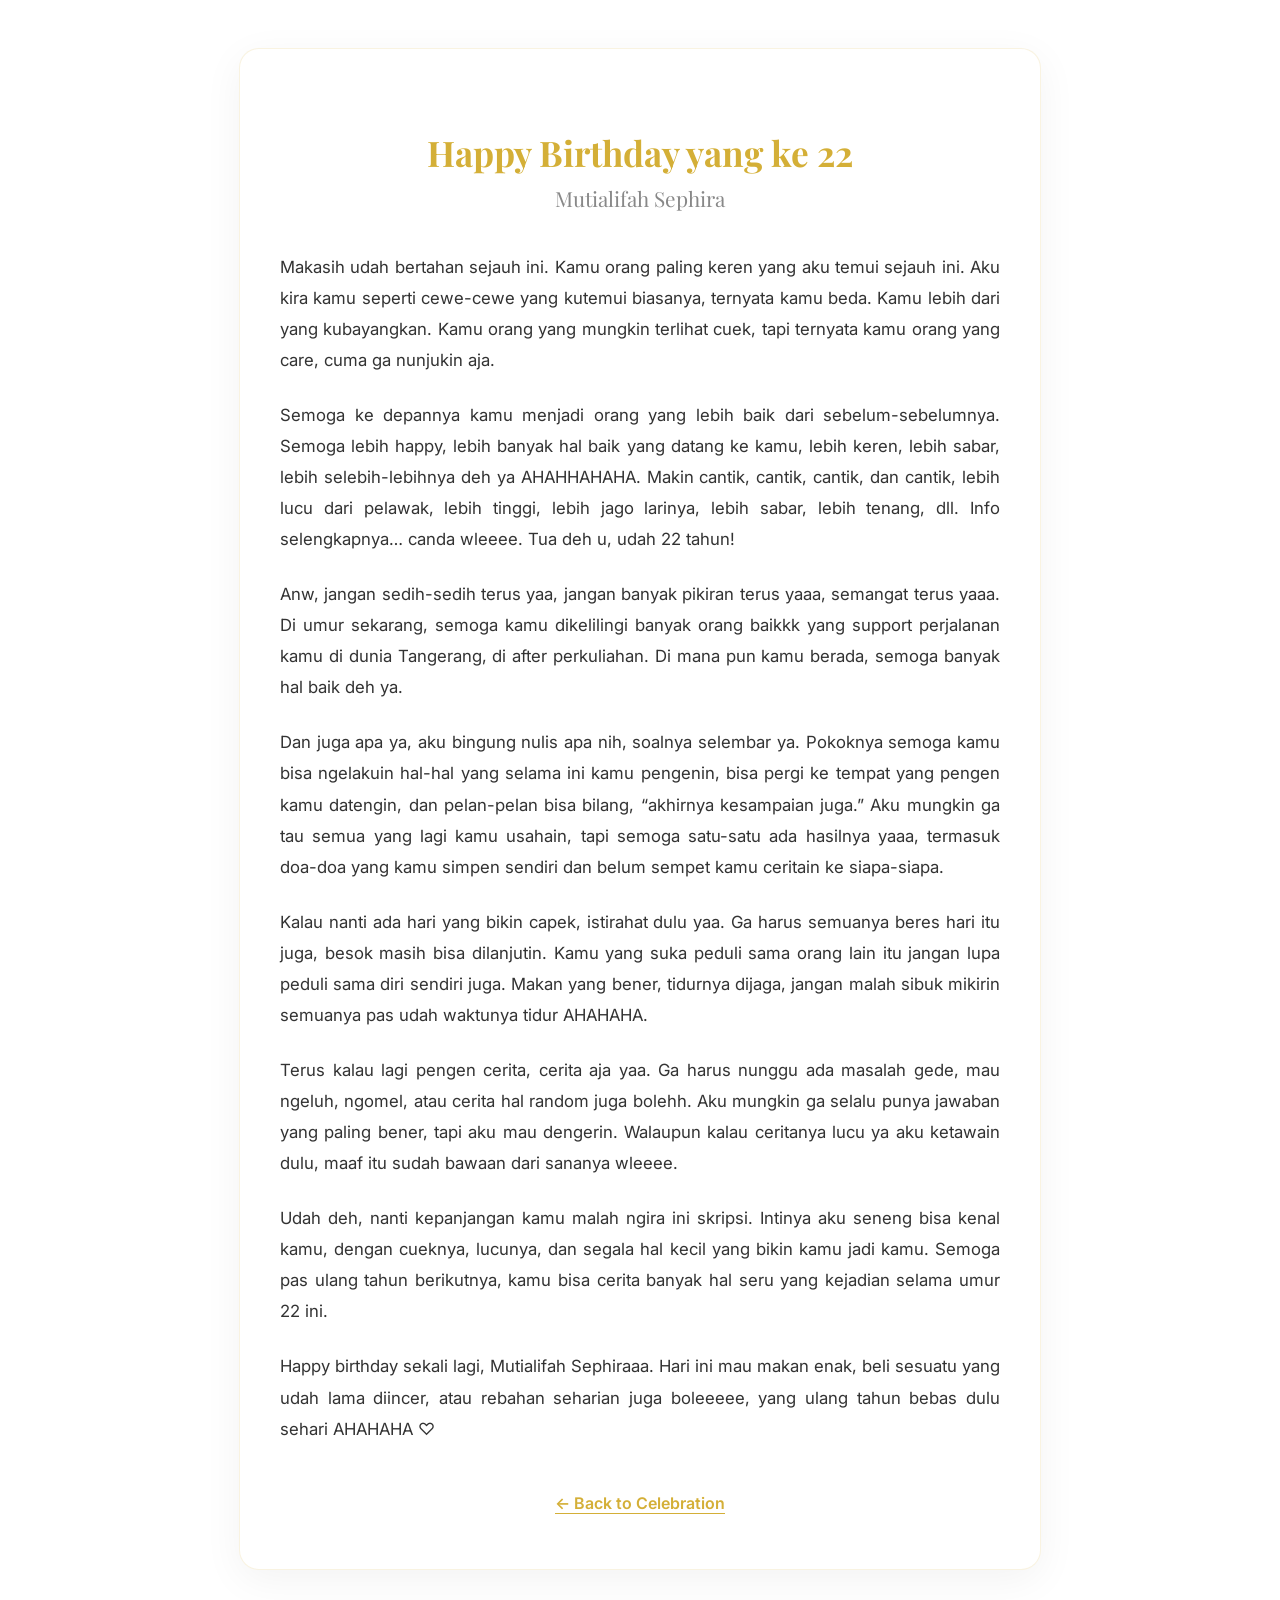
==== letter.html @ edaf1437 "Update birthday wishes for Mutialifah Sephira" ====
<!DOCTYPE html>
<html lang="en">
<head>
    <meta charset="UTF-8">
    <meta name="viewport" content="width=device-width, initial-scale=1.0">
    <title>Happy Birthday yang ke 22 - Mutialifah Sephira</title>
    <link href="https://fonts.googleapis.com/css2?family=Playfair+Display:wght@700&family=Inter:wght@400;600&display=swap" rel="stylesheet">
    <style>
        :root {
            --gold: #D4AF37;
            --white: #FFFFFF;
            --soft-black: #333333;
        }

        body {
            font-family: 'Inter', sans-serif;
            background-color: var(--white);
            color: var(--soft-black);
            margin: 0;
            padding: 3rem 1rem;
            display: flex;
            justify-content: center;
            align-items: center;
            min-height: 100vh;
            box-sizing: border-box;
        }

        .container {
            width: 90%;
            max-width: 720px;
            padding: 3.5rem 2.5rem;
            background: #fff;
            box-shadow: 0 10px 40px rgba(0,0,0,0.05);
            border-radius: 20px;
            border: 1px solid rgba(212, 175, 55, 0.15);
        }

        h1 {
            font-family: 'Playfair Display', serif;
            color: var(--gold);
            font-size: 2.2rem;
            margin-bottom: 0.5rem;
            text-align: center;
        }

        .subtitle {
            font-family: 'Playfair Display', serif;
            color: #888;
            font-size: 1.3rem;
            text-align: center;
            margin-bottom: 2.5rem;
        }

        .letter-content {
            font-size: 1.05rem;
            line-height: 1.85;
            color: var(--soft-black);
            text-align: justify;
        }

        .letter-content p {
            margin-bottom: 1.5rem;
        }

        .footer {
            margin-top: 3rem;
            text-align: center;
        }

        .back-link {
            color: var(--gold);
            text-decoration: none;
            font-weight: 600;
            border-bottom: 1px solid var(--gold);
            transition: all 0.3s ease;
        }

        .back-link:hover {
            opacity: 0.7;
        }

        @media (max-width: 600px) {
            .container {
                padding: 2.5rem 1.5rem;
            }
            h1 {
                font-size: 1.8rem;
            }
            .subtitle {
                font-size: 1.1rem;
            }
            .letter-content {
                font-size: 0.95rem;
            }
        }
    </style>
</head>
<body>
    <div class="container">
        <h1>Happy Birthday yang ke 22</h1>
        <div class="subtitle">Mutialifah Sephira</div>
        <div class="letter-content">
            <p>Makasih udah bertahan sejauh ini. Kamu orang paling keren yang aku temui sejauh ini. Aku kira kamu seperti cewe-cewe yang kutemui biasanya, ternyata kamu beda. Kamu lebih dari yang kubayangkan. Kamu orang yang mungkin terlihat cuek, tapi ternyata kamu orang yang care, cuma ga nunjukin aja.</p>
            
            <p>Semoga ke depannya kamu menjadi orang yang lebih baik dari sebelum-sebelumnya. Semoga lebih happy, lebih banyak hal baik yang datang ke kamu, lebih keren, lebih sabar, lebih selebih-lebihnya deh ya AHAHHAHAHA. Makin cantik, cantik, cantik, dan cantik, lebih lucu dari pelawak, lebih tinggi, lebih jago larinya, lebih sabar, lebih tenang, dll. Info selengkapnya… canda wleeee. Tua deh u, udah 22 tahun!</p>
            
            <p>Anw, jangan sedih-sedih terus yaa, jangan banyak pikiran terus yaaa, semangat terus yaaa. Di umur sekarang, semoga kamu dikelilingi banyak orang baikkk yang support perjalanan kamu di dunia Tangerang, di after perkuliahan. Di mana pun kamu berada, semoga banyak hal baik deh ya.</p>
            
            <p>Dan juga apa ya, aku bingung nulis apa nih, soalnya selembar ya. Pokoknya semoga kamu bisa ngelakuin hal-hal yang selama ini kamu pengenin, bisa pergi ke tempat yang pengen kamu datengin, dan pelan-pelan bisa bilang, “akhirnya kesampaian juga.” Aku mungkin ga tau semua yang lagi kamu usahain, tapi semoga satu-satu ada hasilnya yaaa, termasuk doa-doa yang kamu simpen sendiri dan belum sempet kamu ceritain ke siapa-siapa.</p>
            
            <p>Kalau nanti ada hari yang bikin capek, istirahat dulu yaa. Ga harus semuanya beres hari itu juga, besok masih bisa dilanjutin. Kamu yang suka peduli sama orang lain itu jangan lupa peduli sama diri sendiri juga. Makan yang bener, tidurnya dijaga, jangan malah sibuk mikirin semuanya pas udah waktunya tidur AHAHAHA.</p>
            
            <p>Terus kalau lagi pengen cerita, cerita aja yaa. Ga harus nunggu ada masalah gede, mau ngeluh, ngomel, atau cerita hal random juga bolehh. Aku mungkin ga selalu punya jawaban yang paling bener, tapi aku mau dengerin. Walaupun kalau ceritanya lucu ya aku ketawain dulu, maaf itu sudah bawaan dari sananya wleeee.</p>
            
            <p>Udah deh, nanti kepanjangan kamu malah ngira ini skripsi. Intinya aku seneng bisa kenal kamu, dengan cueknya, lucunya, dan segala hal kecil yang bikin kamu jadi kamu. Semoga pas ulang tahun berikutnya, kamu bisa cerita banyak hal seru yang kejadian selama umur 22 ini.</p>
            
            <p>Happy birthday sekali lagi, Mutialifah Sephiraaa. Hari ini mau makan enak, beli sesuatu yang udah lama diincer, atau rebahan seharian juga boleeeee, yang ulang tahun bebas dulu sehari AHAHAHA ♡</p>
        </div>
        <div class="footer">
            <a href="index.html" class="back-link">← Back to Celebration</a>
        </div>
    </div>
</body>
</html>
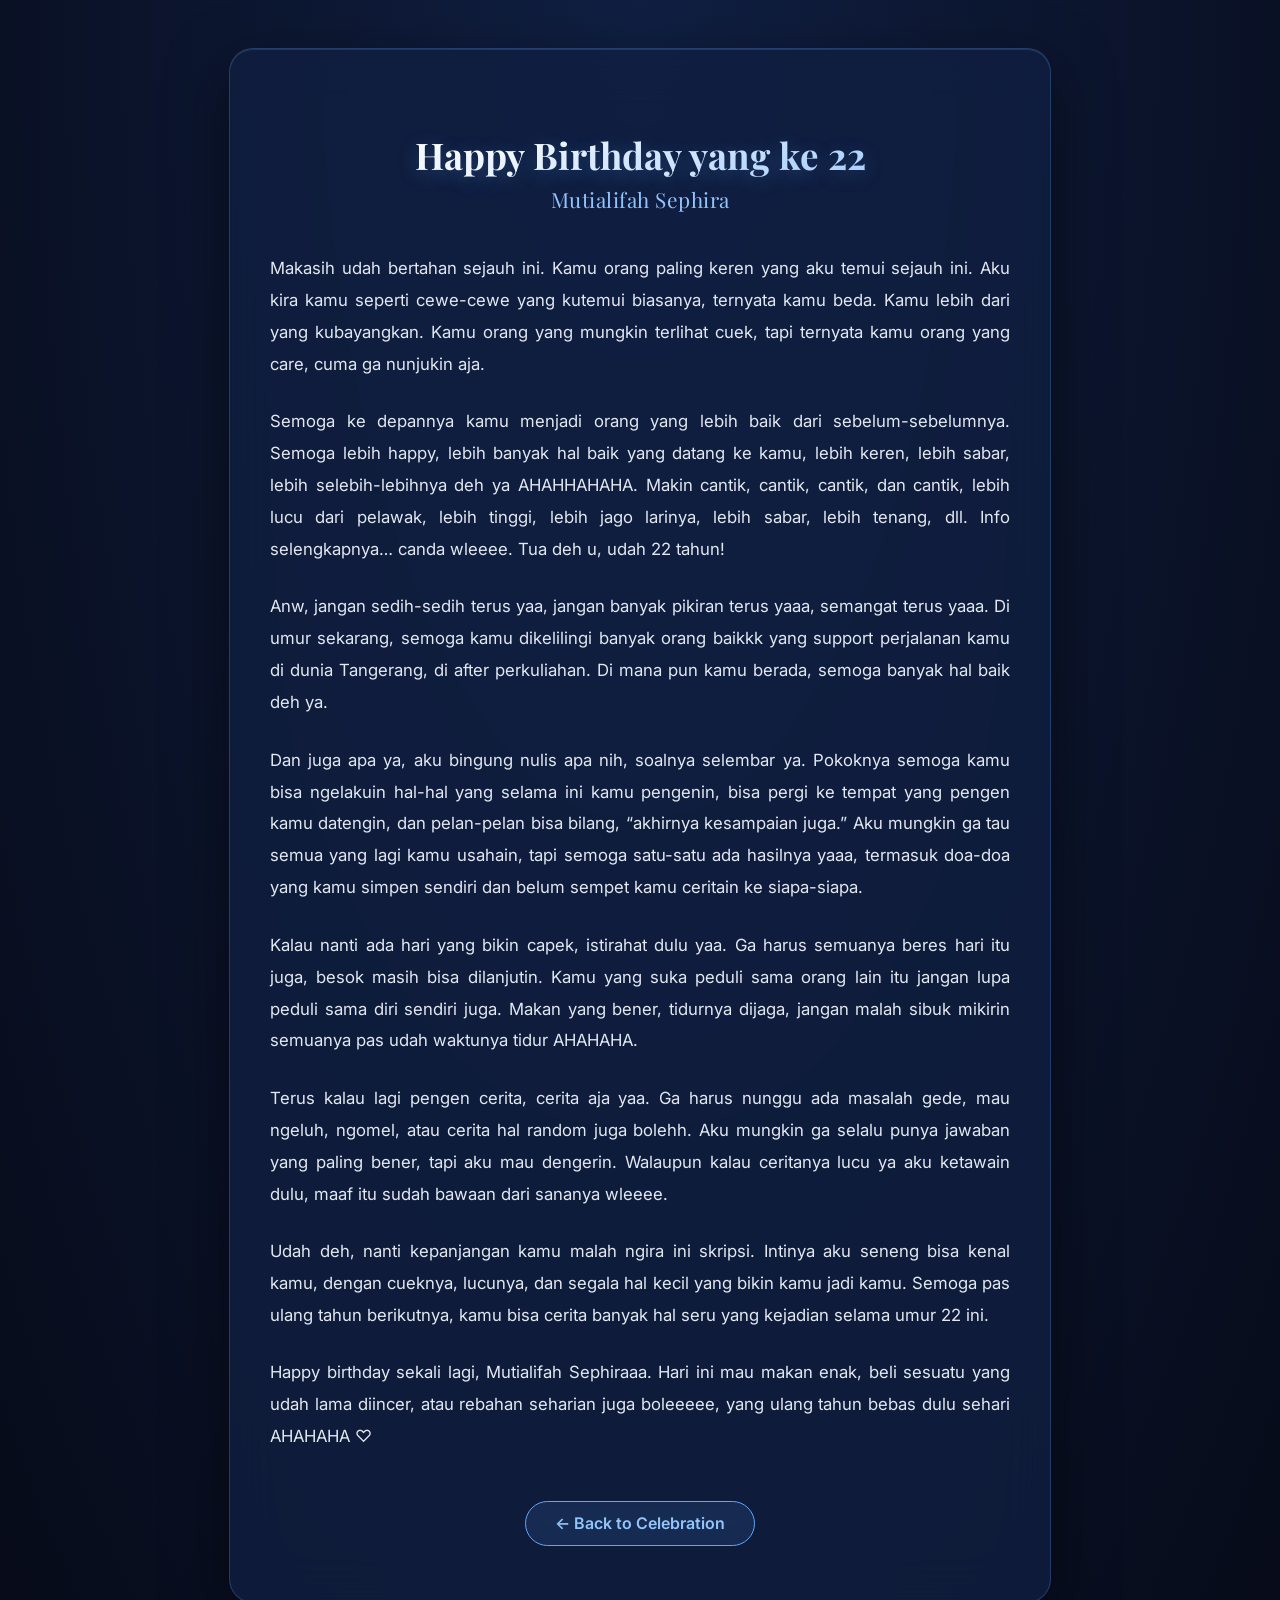
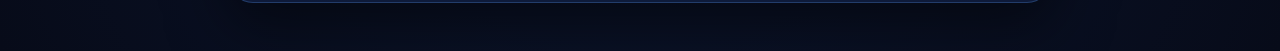
==== commit 703e58bf: "Change theme to luxury Navy Blue and update repo information for Mutia" ====
--- a/letter.html
+++ b/letter.html
@@ -7,15 +7,20 @@
     <link href="https://fonts.googleapis.com/css2?family=Playfair+Display:wght@700&family=Inter:wght@400;600&display=swap" rel="stylesheet">
     <style>
         :root {
-            --gold: #D4AF37;
-            --white: #FFFFFF;
-            --soft-black: #333333;
+            --navy-dark: #070B19;
+            --navy-mid: #101F42;
+            --blue-accent: #60A5FA;
+            --blue-glow: #93C5FD;
+            --text-main: #F8FAFC;
+            --text-content: #E2E8F0;
+            --glass-bg: rgba(16, 31, 66, 0.75);
+            --glass-border: rgba(96, 165, 250, 0.25);
         }
 
         body {
             font-family: 'Inter', sans-serif;
-            background-color: var(--white);
-            color: var(--soft-black);
+            background: radial-gradient(ellipse at top, var(--navy-mid) 0%, var(--navy-dark) 100%);
+            color: var(--text-main);
             margin: 0;
             padding: 3rem 1rem;
             display: flex;
@@ -27,39 +32,44 @@
 
         .container {
             width: 90%;
-            max-width: 720px;
+            max-width: 740px;
             padding: 3.5rem 2.5rem;
-            background: #fff;
-            box-shadow: 0 10px 40px rgba(0,0,0,0.05);
-            border-radius: 20px;
-            border: 1px solid rgba(212, 175, 55, 0.15);
+            background: var(--glass-bg);
+            backdrop-filter: blur(25px);
+            box-shadow: 0 20px 60px rgba(0, 0, 0, 0.5), inset 0 1px 0 rgba(255, 255, 255, 0.1);
+            border-radius: 24px;
+            border: 1px solid var(--glass-border);
         }
 
         h1 {
             font-family: 'Playfair Display', serif;
-            color: var(--gold);
-            font-size: 2.2rem;
-            margin-bottom: 0.5rem;
+            font-size: 2.3rem;
+            margin-bottom: 0.4rem;
             text-align: center;
+            background: linear-gradient(135deg, #FFFFFF 30%, var(--blue-glow) 100%);
+            -webkit-background-clip: text;
+            -webkit-text-fill-color: transparent;
+            text-shadow: 0 4px 20px rgba(96, 165, 250, 0.3);
         }
 
         .subtitle {
             font-family: 'Playfair Display', serif;
-            color: #888;
+            color: var(--blue-glow);
             font-size: 1.3rem;
             text-align: center;
             margin-bottom: 2.5rem;
+            letter-spacing: 0.5px;
         }
 
         .letter-content {
             font-size: 1.05rem;
-            line-height: 1.85;
-            color: var(--soft-black);
+            line-height: 1.9;
+            color: var(--text-content);
             text-align: justify;
         }
 
         .letter-content p {
-            margin-bottom: 1.5rem;
+            margin-bottom: 1.6rem;
         }
 
         .footer {
@@ -68,15 +78,24 @@
         }
 
         .back-link {
-            color: var(--gold);
+            display: inline-block;
+            color: var(--blue-glow);
             text-decoration: none;
             font-weight: 600;
-            border-bottom: 1px solid var(--gold);
+            padding: 0.7rem 1.8rem;
+            border-radius: 50px;
+            border: 1px solid var(--blue-accent);
+            background: rgba(96, 165, 250, 0.1);
             transition: all 0.3s ease;
+            backdrop-filter: blur(10px);
         }
 
         .back-link:hover {
-            opacity: 0.7;
+            background: linear-gradient(135deg, #2563EB, #60A5FA);
+            color: #FFFFFF;
+            border-color: #93C5FD;
+            box-shadow: 0 8px 25px rgba(37, 99, 235, 0.5);
+            transform: translateY(-2px);
         }
 
         @media (max-width: 600px) {
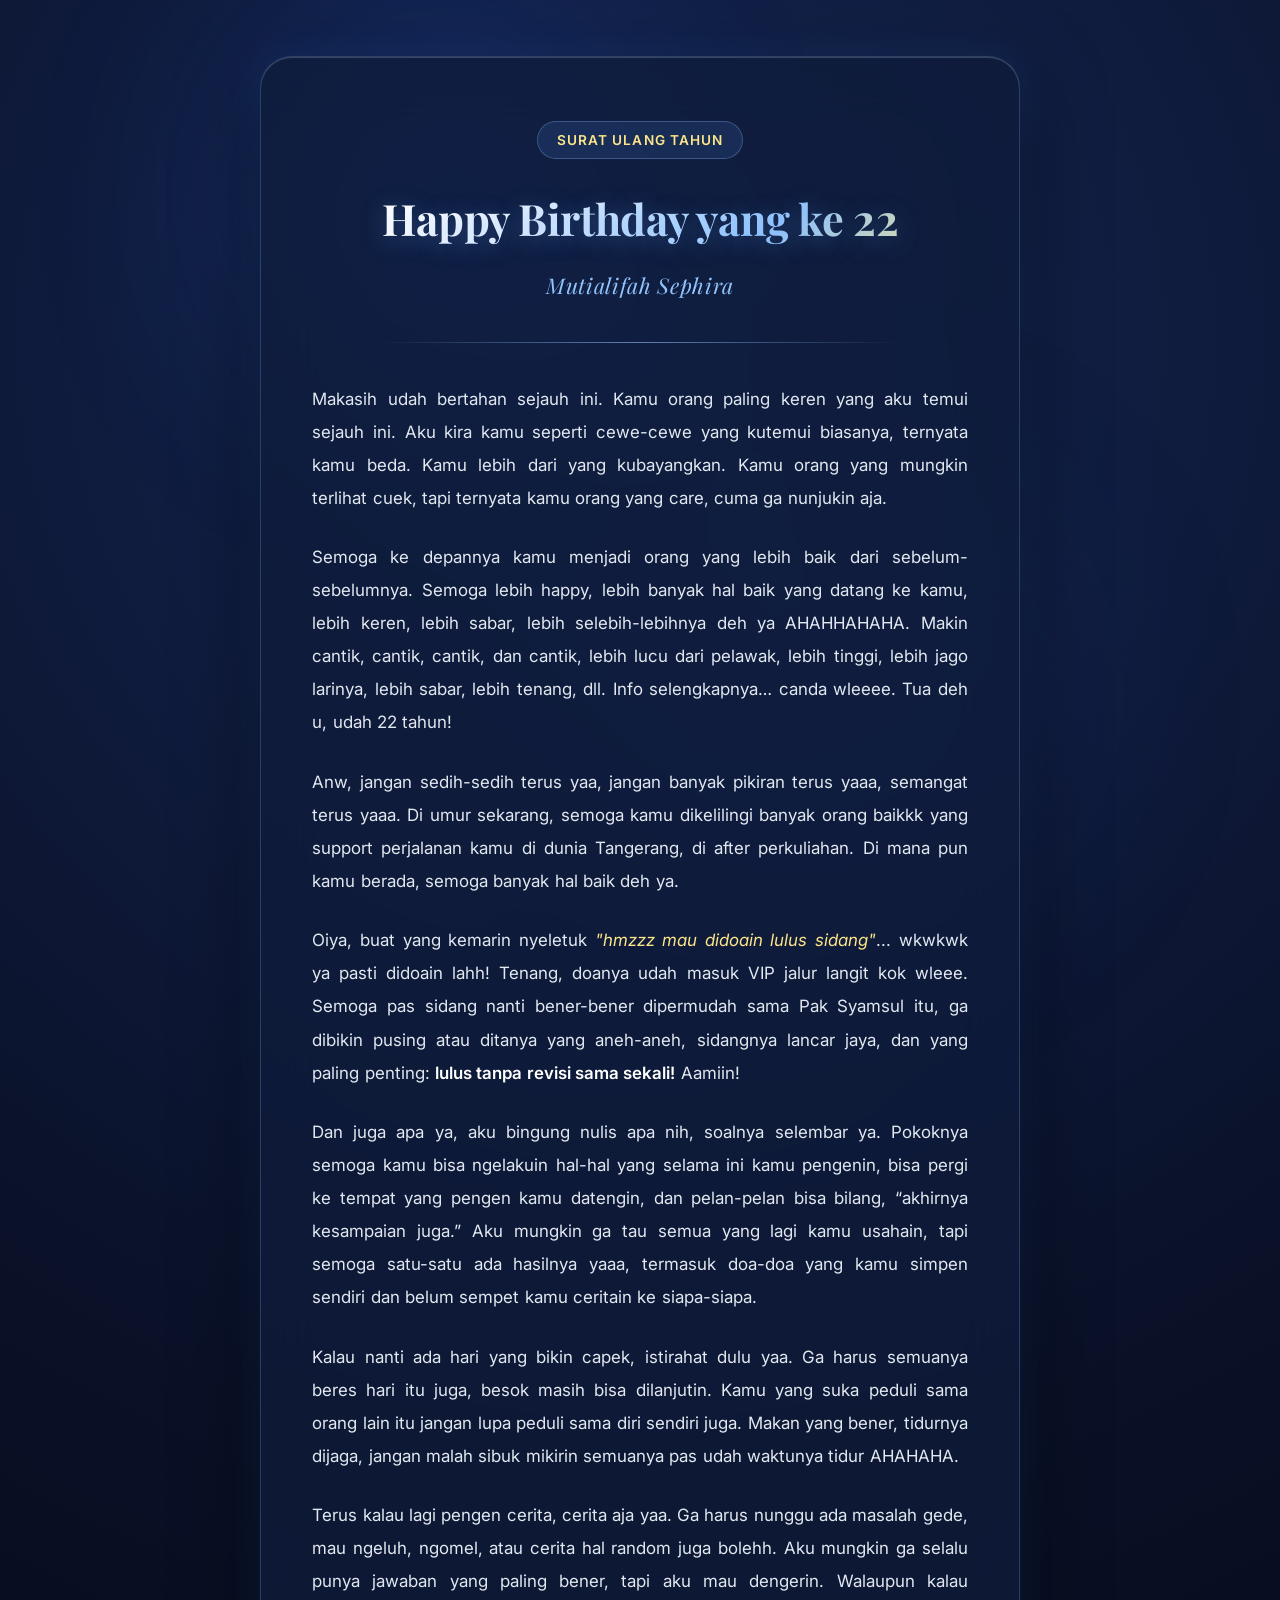
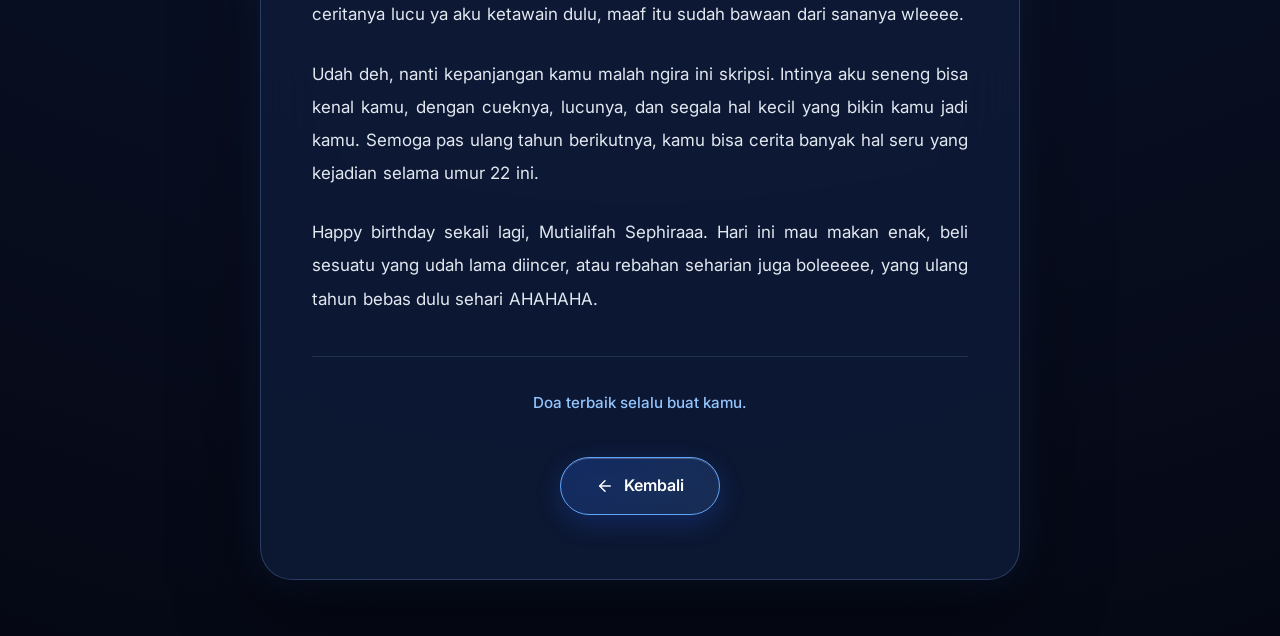
==== commit f52020c8: "Perbarui teks halaman dan dokumentasi README" ====
--- a/letter.html
+++ b/letter.html
@@ -3,121 +3,283 @@
 <head>
     <meta charset="UTF-8">
     <meta name="viewport" content="width=device-width, initial-scale=1.0">
-    <title>Happy Birthday yang ke 22 - Mutialifah Sephira</title>
-    <link href="https://fonts.googleapis.com/css2?family=Playfair+Display:wght@700&family=Inter:wght@400;600&display=swap" rel="stylesheet">
+    <title>A Letter for Mutialifah Sephira - 22nd Birthday</title>
+    
+    <link rel="preconnect" href="https://fonts.googleapis.com">
+    <link rel="preconnect" href="https://fonts.gstatic.com" crossorigin>
+    <link href="https://fonts.googleapis.com/css2?family=Playfair+Display:ital,wght@0,600;0,700;1,400&family=Inter:wght@400;500;600;700&display=swap" rel="stylesheet">
+    
     <style>
         :root {
-            --navy-dark: #070B19;
+            --navy-deep: #050814;
+            --navy-dark: #0A1128;
             --navy-mid: #101F42;
+            --navy-card: rgba(15, 27, 58, 0.78);
+            --blue-primary: #3B82F6;
             --blue-accent: #60A5FA;
             --blue-glow: #93C5FD;
+            --gold-accent: #FBBF24;
+            --gold-glow: #FDE68A;
             --text-main: #F8FAFC;
-            --text-content: #E2E8F0;
-            --glass-bg: rgba(16, 31, 66, 0.75);
-            --glass-border: rgba(96, 165, 250, 0.25);
+            --text-body: #E2E8F0;
+            --text-muted: #94A3B8;
+            --glass-border: rgba(147, 197, 253, 0.22);
+            --glass-glow: 0 0 40px rgba(59, 130, 246, 0.18);
+        }
+
+        * {
+            margin: 0;
+            padding: 0;
+            box-sizing: border-box;
         }
 
         body {
-            font-family: 'Inter', sans-serif;
-            background: radial-gradient(ellipse at top, var(--navy-mid) 0%, var(--navy-dark) 100%);
+            font-family: 'Inter', system-ui, -apple-system, sans-serif;
+            background: radial-gradient(circle at 50% 15%, #152754 0%, var(--navy-dark) 55%, var(--navy-deep) 100%);
             color: var(--text-main);
-            margin: 0;
-            padding: 3rem 1rem;
+            min-height: 100vh;
+            padding: 3.5rem 1.2rem;
             display: flex;
             justify-content: center;
             align-items: center;
-            min-height: 100vh;
-            box-sizing: border-box;
-        }
-
+            line-height: 1.85;
+            -webkit-font-smoothing: antialiased;
+            position: relative;
+            overflow-x: hidden;
+        }
+
+        /* Ambient Glow Blobs */
+        .bg-glow {
+            position: fixed;
+            border-radius: 50%;
+            filter: blur(120px);
+            pointer-events: none;
+            z-index: 0;
+            opacity: 0.4;
+        }
+        .bg-glow-1 {
+            top: -5%;
+            left: 15%;
+            width: 480px;
+            height: 480px;
+            background: radial-gradient(circle, #2563EB, transparent 70%);
+        }
+        .bg-glow-2 {
+            bottom: -5%;
+            right: 15%;
+            width: 500px;
+            height: 500px;
+            background: radial-gradient(circle, #1E3A8A, transparent 70%);
+        }
+
+        /* Letter Container */
         .container {
-            width: 90%;
-            max-width: 740px;
-            padding: 3.5rem 2.5rem;
-            background: var(--glass-bg);
-            backdrop-filter: blur(25px);
-            box-shadow: 0 20px 60px rgba(0, 0, 0, 0.5), inset 0 1px 0 rgba(255, 255, 255, 0.1);
-            border-radius: 24px;
+            position: relative;
+            z-index: 1;
+            width: 100%;
+            max-width: 760px;
+            padding: 4rem 3.2rem;
+            background: var(--navy-card);
+            backdrop-filter: blur(30px);
+            -webkit-backdrop-filter: blur(30px);
+            box-shadow: 0 25px 80px rgba(0, 0, 0, 0.55), var(--glass-glow), inset 0 1px 0 rgba(255, 255, 255, 0.18);
+            border-radius: 32px;
             border: 1px solid var(--glass-border);
+            animation: fadeInLetter 0.9s cubic-bezier(0.16, 1, 0.3, 1);
+        }
+
+        .header-badge {
+            text-align: center;
+            margin-bottom: 1.2rem;
+        }
+
+        .badge-pill {
+            display: inline-flex;
+            align-items: center;
+            gap: 0.45rem;
+            padding: 0.35rem 1.2rem;
+            border-radius: 9999px;
+            background: rgba(96, 165, 250, 0.12);
+            border: 1px solid rgba(147, 197, 253, 0.28);
+            color: var(--gold-glow);
+            font-size: 0.85rem;
+            font-weight: 600;
+            letter-spacing: 0.08em;
+            text-transform: uppercase;
         }
 
         h1 {
-            font-family: 'Playfair Display', serif;
-            font-size: 2.3rem;
-            margin-bottom: 0.4rem;
+            font-family: 'Playfair Display', Georgia, serif;
+            font-size: clamp(2rem, 5vw, 2.7rem);
+            font-weight: 700;
+            margin-bottom: 0.5rem;
             text-align: center;
-            background: linear-gradient(135deg, #FFFFFF 30%, var(--blue-glow) 100%);
+            background: linear-gradient(135deg, #FFFFFF 20%, var(--blue-glow) 70%, var(--gold-glow) 100%);
             -webkit-background-clip: text;
             -webkit-text-fill-color: transparent;
-            text-shadow: 0 4px 20px rgba(96, 165, 250, 0.3);
+            text-shadow: 0 4px 25px rgba(96, 165, 250, 0.35);
+            letter-spacing: -0.01em;
         }
 
         .subtitle {
-            font-family: 'Playfair Display', serif;
+            font-family: 'Playfair Display', Georgia, serif;
             color: var(--blue-glow);
-            font-size: 1.3rem;
+            font-size: 1.35rem;
             text-align: center;
-            margin-bottom: 2.5rem;
-            letter-spacing: 0.5px;
+            margin-bottom: 2.2rem;
+            letter-spacing: 0.03em;
+            font-style: italic;
+        }
+
+        .divider {
+            display: flex;
+            align-items: center;
+            justify-content: center;
+            gap: 1rem;
+            margin: 0 auto 2.5rem auto;
+            width: 80%;
+            opacity: 0.6;
+        }
+        .divider-line {
+            height: 1px;
+            flex: 1;
+            background: linear-gradient(90deg, transparent, var(--blue-glow), transparent);
+        }
+        .divider-icon {
+            color: var(--gold-glow);
+            font-size: 0.9rem;
         }
 
         .letter-content {
-            font-size: 1.05rem;
-            line-height: 1.9;
-            color: var(--text-content);
+            font-size: 1.06rem;
+            line-height: 1.95;
+            color: var(--text-body);
             text-align: justify;
         }
 
         .letter-content p {
-            margin-bottom: 1.6rem;
+            margin-bottom: 1.65rem;
+            word-spacing: 0.02em;
+        }
+
+        .letter-content p:last-child {
+            margin-bottom: 0;
+        }
+
+        .letter-content em {
+            color: var(--gold-glow);
+            font-style: italic;
+        }
+
+        .letter-content strong {
+            color: #FFFFFF;
+            font-weight: 600;
+        }
+
+        /* Sign-off Seal */
+        .signoff {
+            margin-top: 2.5rem;
+            padding-top: 2rem;
+            border-top: 1px solid rgba(147, 197, 253, 0.15);
+            display: flex;
+            align-items: center;
+            justify-content: center;
+            gap: 0.6rem;
+            color: var(--blue-glow);
+            font-size: 0.95rem;
+            font-weight: 500;
         }
 
         .footer {
-            margin-top: 3rem;
+            margin-top: 2.5rem;
             text-align: center;
         }
 
         .back-link {
-            display: inline-block;
-            color: var(--blue-glow);
+            display: inline-flex;
+            align-items: center;
+            gap: 0.6rem;
+            color: #FFFFFF;
             text-decoration: none;
             font-weight: 600;
-            padding: 0.7rem 1.8rem;
-            border-radius: 50px;
+            font-size: 1rem;
+            padding: 0.85rem 2.2rem;
+            border-radius: 9999px;
             border: 1px solid var(--blue-accent);
-            background: rgba(96, 165, 250, 0.1);
-            transition: all 0.3s ease;
-            backdrop-filter: blur(10px);
+            background: linear-gradient(135deg, rgba(37, 99, 235, 0.25), rgba(96, 165, 250, 0.15));
+            transition: all 0.3s cubic-bezier(0.16, 1, 0.3, 1);
+            backdrop-filter: blur(12px);
+            box-shadow: 0 8px 25px rgba(37, 99, 235, 0.25), inset 0 1px 0 rgba(255, 255, 255, 0.2);
+            cursor: pointer;
         }
 
         .back-link:hover {
             background: linear-gradient(135deg, #2563EB, #60A5FA);
             color: #FFFFFF;
-            border-color: #93C5FD;
-            box-shadow: 0 8px 25px rgba(37, 99, 235, 0.5);
-            transform: translateY(-2px);
-        }
-
-        @media (max-width: 600px) {
+            border-color: #FFFFFF;
+            box-shadow: 0 12px 35px rgba(59, 130, 246, 0.55), inset 0 1px 0 rgba(255, 255, 255, 0.35);
+            transform: translateY(-3px);
+        }
+
+        .back-link:active {
+            transform: translateY(0) scale(0.98);
+        }
+
+        @keyframes fadeInLetter {
+            from {
+                opacity: 0;
+                transform: translateY(20px) scale(0.97);
+            }
+            to {
+                opacity: 1;
+                transform: translateY(0) scale(1);
+            }
+        }
+
+        @media (max-width: 640px) {
+            body {
+                padding: 2rem 1rem;
+            }
             .container {
-                padding: 2.5rem 1.5rem;
+                padding: 2.5rem 1.6rem;
+                border-radius: 24px;
             }
             h1 {
-                font-size: 1.8rem;
+                font-size: 1.85rem;
             }
             .subtitle {
-                font-size: 1.1rem;
+                font-size: 1.15rem;
+                margin-bottom: 1.8rem;
             }
             .letter-content {
+                font-size: 0.98rem;
+                line-height: 1.85;
+                text-align: left;
+            }
+            .back-link {
+                padding: 0.75rem 1.8rem;
                 font-size: 0.95rem;
             }
         }
     </style>
 </head>
 <body>
+    <!-- Ambient Background Glows -->
+    <div class="bg-glow bg-glow-1"></div>
+    <div class="bg-glow bg-glow-2"></div>
+
     <div class="container">
+        <div class="header-badge">
+            <span class="badge-pill">Surat Ulang Tahun</span>
+        </div>
+
         <h1>Happy Birthday yang ke 22</h1>
         <div class="subtitle">Mutialifah Sephira</div>
+
+        <div class="divider">
+            <div class="divider-line"></div>
+        </div>
+
         <div class="letter-content">
             <p>Makasih udah bertahan sejauh ini. Kamu orang paling keren yang aku temui sejauh ini. Aku kira kamu seperti cewe-cewe yang kutemui biasanya, ternyata kamu beda. Kamu lebih dari yang kubayangkan. Kamu orang yang mungkin terlihat cuek, tapi ternyata kamu orang yang care, cuma ga nunjukin aja.</p>
             
@@ -125,6 +287,8 @@
             
             <p>Anw, jangan sedih-sedih terus yaa, jangan banyak pikiran terus yaaa, semangat terus yaaa. Di umur sekarang, semoga kamu dikelilingi banyak orang baikkk yang support perjalanan kamu di dunia Tangerang, di after perkuliahan. Di mana pun kamu berada, semoga banyak hal baik deh ya.</p>
             
+            <p>Oiya, buat yang kemarin nyeletuk <em>"hmzzz mau didoain lulus sidang"</em>... wkwkwk ya pasti didoain lahh! Tenang, doanya udah masuk VIP jalur langit kok wleee. Semoga pas sidang nanti bener-bener dipermudah sama Pak Syamsul itu, ga dibikin pusing atau ditanya yang aneh-aneh, sidangnya lancar jaya, dan yang paling penting: <strong>lulus tanpa revisi sama sekali!</strong> Aamiin!</p>
+            
             <p>Dan juga apa ya, aku bingung nulis apa nih, soalnya selembar ya. Pokoknya semoga kamu bisa ngelakuin hal-hal yang selama ini kamu pengenin, bisa pergi ke tempat yang pengen kamu datengin, dan pelan-pelan bisa bilang, “akhirnya kesampaian juga.” Aku mungkin ga tau semua yang lagi kamu usahain, tapi semoga satu-satu ada hasilnya yaaa, termasuk doa-doa yang kamu simpen sendiri dan belum sempet kamu ceritain ke siapa-siapa.</p>
             
             <p>Kalau nanti ada hari yang bikin capek, istirahat dulu yaa. Ga harus semuanya beres hari itu juga, besok masih bisa dilanjutin. Kamu yang suka peduli sama orang lain itu jangan lupa peduli sama diri sendiri juga. Makan yang bener, tidurnya dijaga, jangan malah sibuk mikirin semuanya pas udah waktunya tidur AHAHAHA.</p>
@@ -133,10 +297,21 @@
             
             <p>Udah deh, nanti kepanjangan kamu malah ngira ini skripsi. Intinya aku seneng bisa kenal kamu, dengan cueknya, lucunya, dan segala hal kecil yang bikin kamu jadi kamu. Semoga pas ulang tahun berikutnya, kamu bisa cerita banyak hal seru yang kejadian selama umur 22 ini.</p>
             
-            <p>Happy birthday sekali lagi, Mutialifah Sephiraaa. Hari ini mau makan enak, beli sesuatu yang udah lama diincer, atau rebahan seharian juga boleeeee, yang ulang tahun bebas dulu sehari AHAHAHA ♡</p>
-        </div>
+            <p>Happy birthday sekali lagi, Mutialifah Sephiraaa. Hari ini mau makan enak, beli sesuatu yang udah lama diincer, atau rebahan seharian juga boleeeee, yang ulang tahun bebas dulu sehari AHAHAHA.</p>
+        </div>
+
+        <div class="signoff">
+            <span>Doa terbaik selalu buat kamu.</span>
+        </div>
+
         <div class="footer">
-            <a href="index.html" class="back-link">← Back to Celebration</a>
+            <a href="index.html" class="back-link">
+                <svg width="18" height="18" viewBox="0 0 24 24" fill="none" stroke="currentColor" stroke-width="2" stroke-linecap="round" stroke-linejoin="round">
+                    <line x1="19" y1="12" x2="5" y2="12"></line>
+                    <polyline points="12 19 5 12 12 5"></polyline>
+                </svg>
+                <span>Kembali</span>
+            </a>
         </div>
     </div>
 </body>
